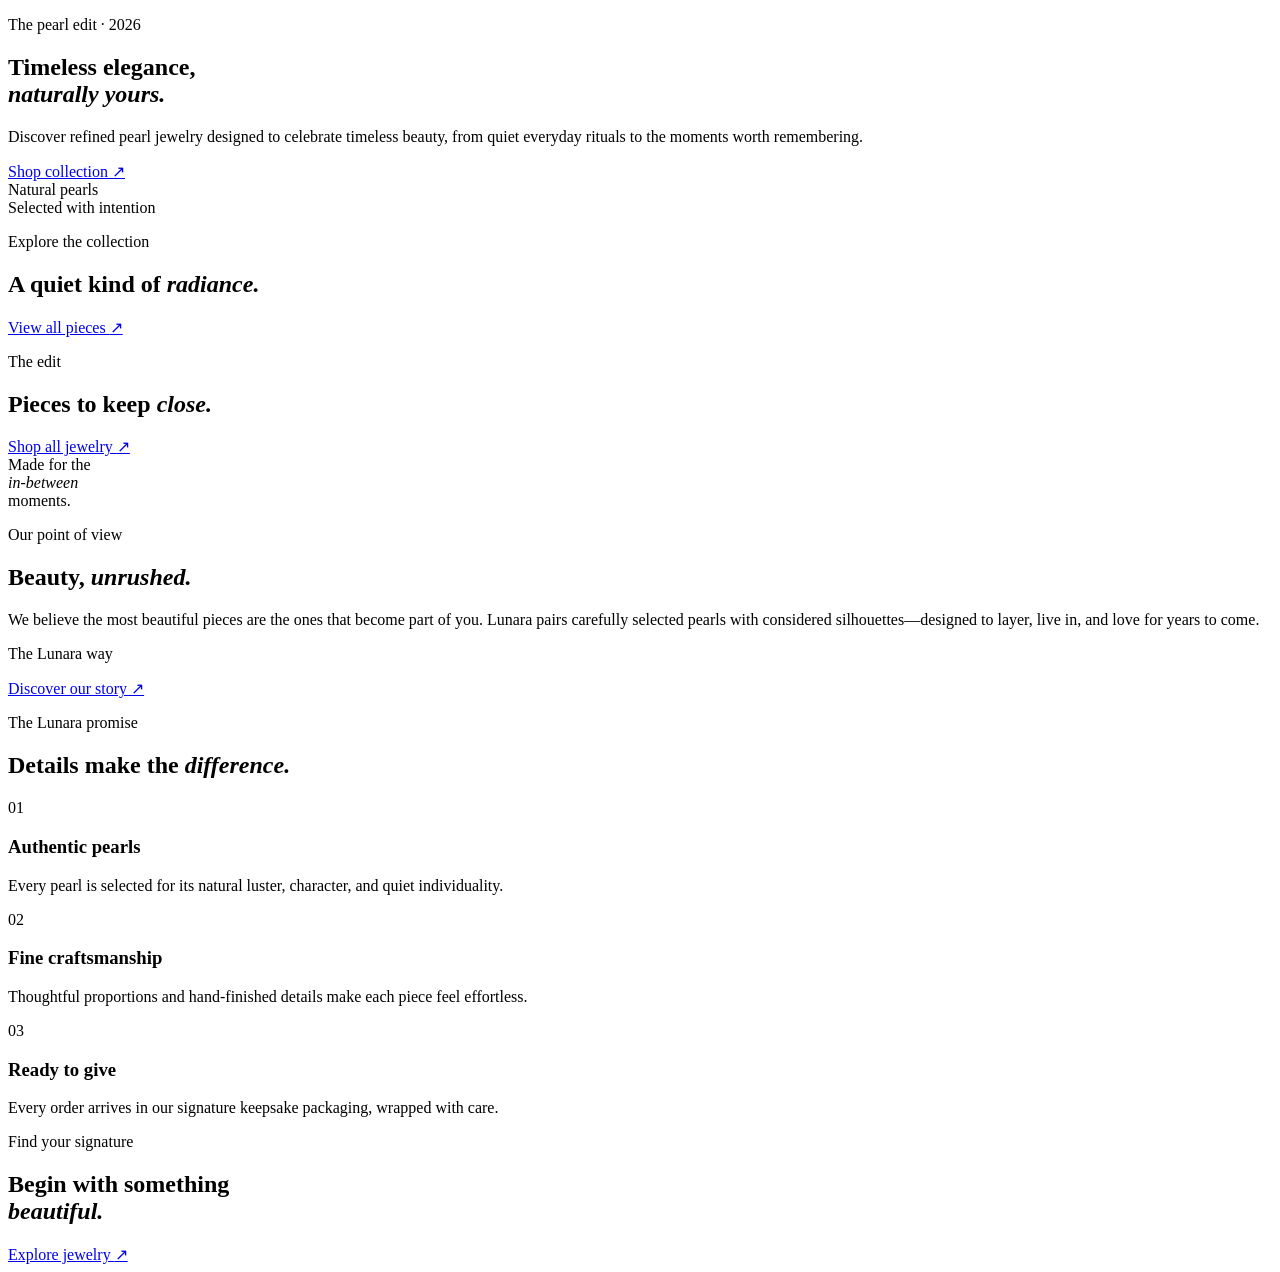
==== index.html @ 452d88e7 "Add files via upload" ====
<!doctype html>
<html lang="en">
<head>
  <meta charset="utf-8">
  <meta name="viewport" content="width=device-width, initial-scale=1">
  <meta name="description" content="Lunara Pearl Co. creates refined pearl jewelry with natural beauty, thoughtful craftsmanship, and timeless style.">
  <meta property="og:title" content="Lunara Pearl Co. | Timeless pearl jewelry">
  <meta property="og:description" content="Discover refined pearl jewelry designed to celebrate timeless beauty.">
  <meta property="og:type" content="website">
  <meta property="og:image" content="images/hero-pearl.svg">
  <title>Lunara Pearl Co. | Timeless pearl jewelry</title>
  <link rel="icon" href="images/favicon.svg" type="image/svg+xml">
  <link rel="preconnect" href="https://fonts.googleapis.com">
  <link rel="preconnect" href="https://fonts.gstatic.com" crossorigin>
  <link href="https://fonts.googleapis.com/css2?family=Cormorant+Garamond:wght@400;500;600;700&family=Manrope:wght@400;500;600;700&display=swap" rel="stylesheet">
  <link rel="stylesheet" href="css/style.css">
</head>
<body data-page="home">
  <div id="site-header"></div>
  <main>
    <section class="hero" aria-labelledby="hero-title">
      <div class="hero__content container">
        <p class="eyebrow">The pearl edit · 2026</p>
        <h1 id="hero-title">Timeless elegance,<br><em>naturally yours.</em></h1>
        <p class="hero__copy">Discover refined pearl jewelry designed to celebrate timeless beauty, from quiet everyday rituals to the moments worth remembering.</p>
        <a class="button button--dark" href="products.html">Shop collection <span aria-hidden="true">↗</span></a>
      </div>
      <div class="hero__art" role="img" aria-label="An elegant pearl necklace on silk fabric"></div>
      <div class="hero__note">Natural pearls<br><span>Selected with intention</span></div>
    </section>

    <section class="section container" aria-labelledby="collection-title">
      <div class="section-heading">
        <div><p class="eyebrow">Explore the collection</p><h2 id="collection-title">A quiet kind of <em>radiance.</em></h2></div>
        <a class="text-link" href="products.html">View all pieces <span aria-hidden="true">↗</span></a>
      </div>
      <div class="collection-grid" id="collection-grid"></div>
    </section>

    <section class="section section--soft" aria-labelledby="featured-title">
      <div class="container">
        <div class="section-heading"><div><p class="eyebrow">The edit</p><h2 id="featured-title">Pieces to keep <em>close.</em></h2></div><a class="text-link" href="products.html">Shop all jewelry <span aria-hidden="true">↗</span></a></div>
        <div class="product-grid product-grid--home" id="featured-products"></div>
      </div>
    </section>

    <section class="story container" aria-labelledby="story-title">
      <div class="story__image art-panel art-panel--story"><span>Made for the<br><em>in-between</em><br>moments.</span></div>
      <div class="story__content"><p class="eyebrow">Our point of view</p><h2 id="story-title">Beauty, <em>unrushed.</em></h2><p>We believe the most beautiful pieces are the ones that become part of you. Lunara pairs carefully selected pearls with considered silhouettes—designed to layer, live in, and love for years to come.</p><p class="signature">The Lunara way</p><a class="text-link" href="about.html">Discover our story <span aria-hidden="true">↗</span></a></div>
    </section>

    <section class="values section--soft" aria-labelledby="values-title">
      <div class="container"><div class="section-heading"><div><p class="eyebrow">The Lunara promise</p><h2 id="values-title">Details make the <em>difference.</em></h2></div></div><div class="values-grid"><article><span class="value-number">01</span><h3>Authentic pearls</h3><p>Every pearl is selected for its natural luster, character, and quiet individuality.</p></article><article><span class="value-number">02</span><h3>Fine craftsmanship</h3><p>Thoughtful proportions and hand-finished details make each piece feel effortless.</p></article><article><span class="value-number">03</span><h3>Ready to give</h3><p>Every order arrives in our signature keepsake packaging, wrapped with care.</p></article></div></div>
    </section>

    <section class="closing-cta container" aria-labelledby="cta-title"><div><p class="eyebrow">Find your signature</p><h2 id="cta-title">Begin with something<br><em>beautiful.</em></h2></div><a class="button button--dark" href="products.html">Explore jewelry <span aria-hidden="true">↗</span></a></section>
  </main>
  <div id="site-footer"></div>
  <div id="global-overlays"></div>
  <script src="js/products.js"></script><script src="js/main.js"></script>
</body>
</html>
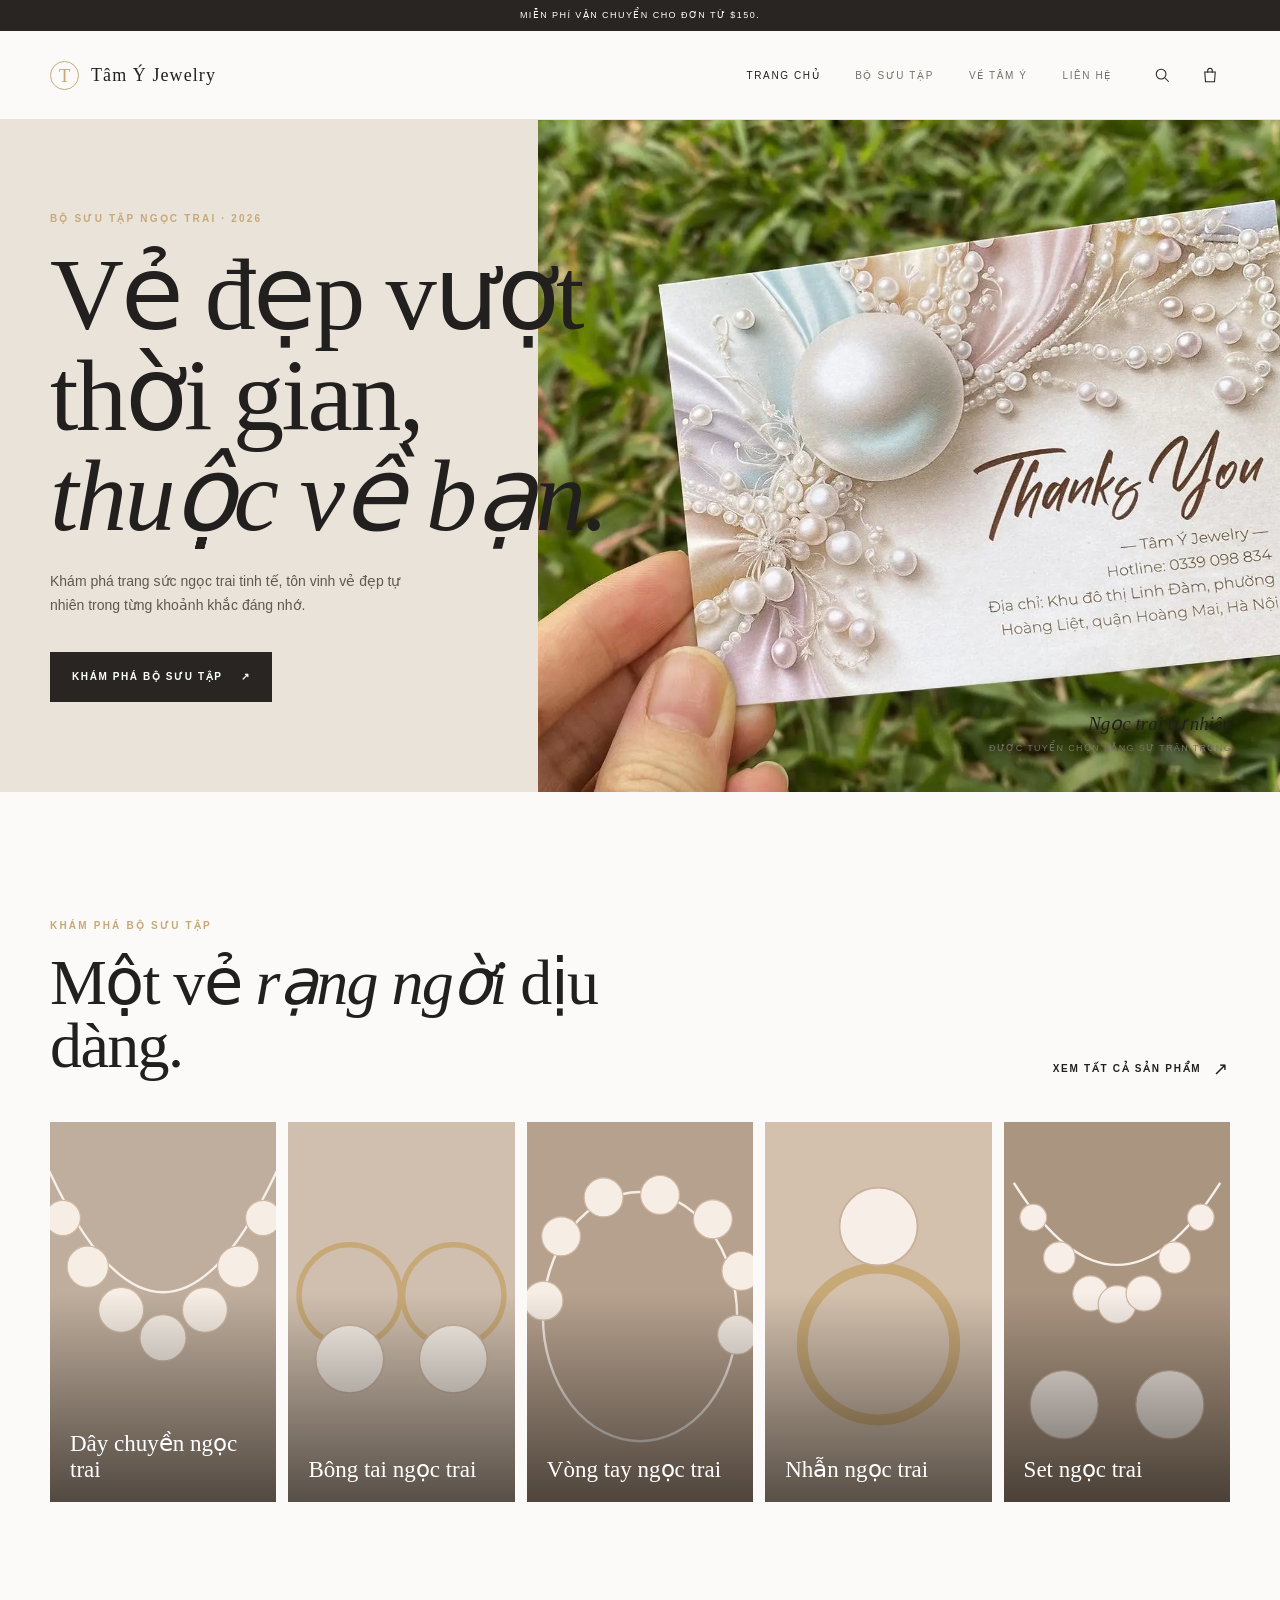
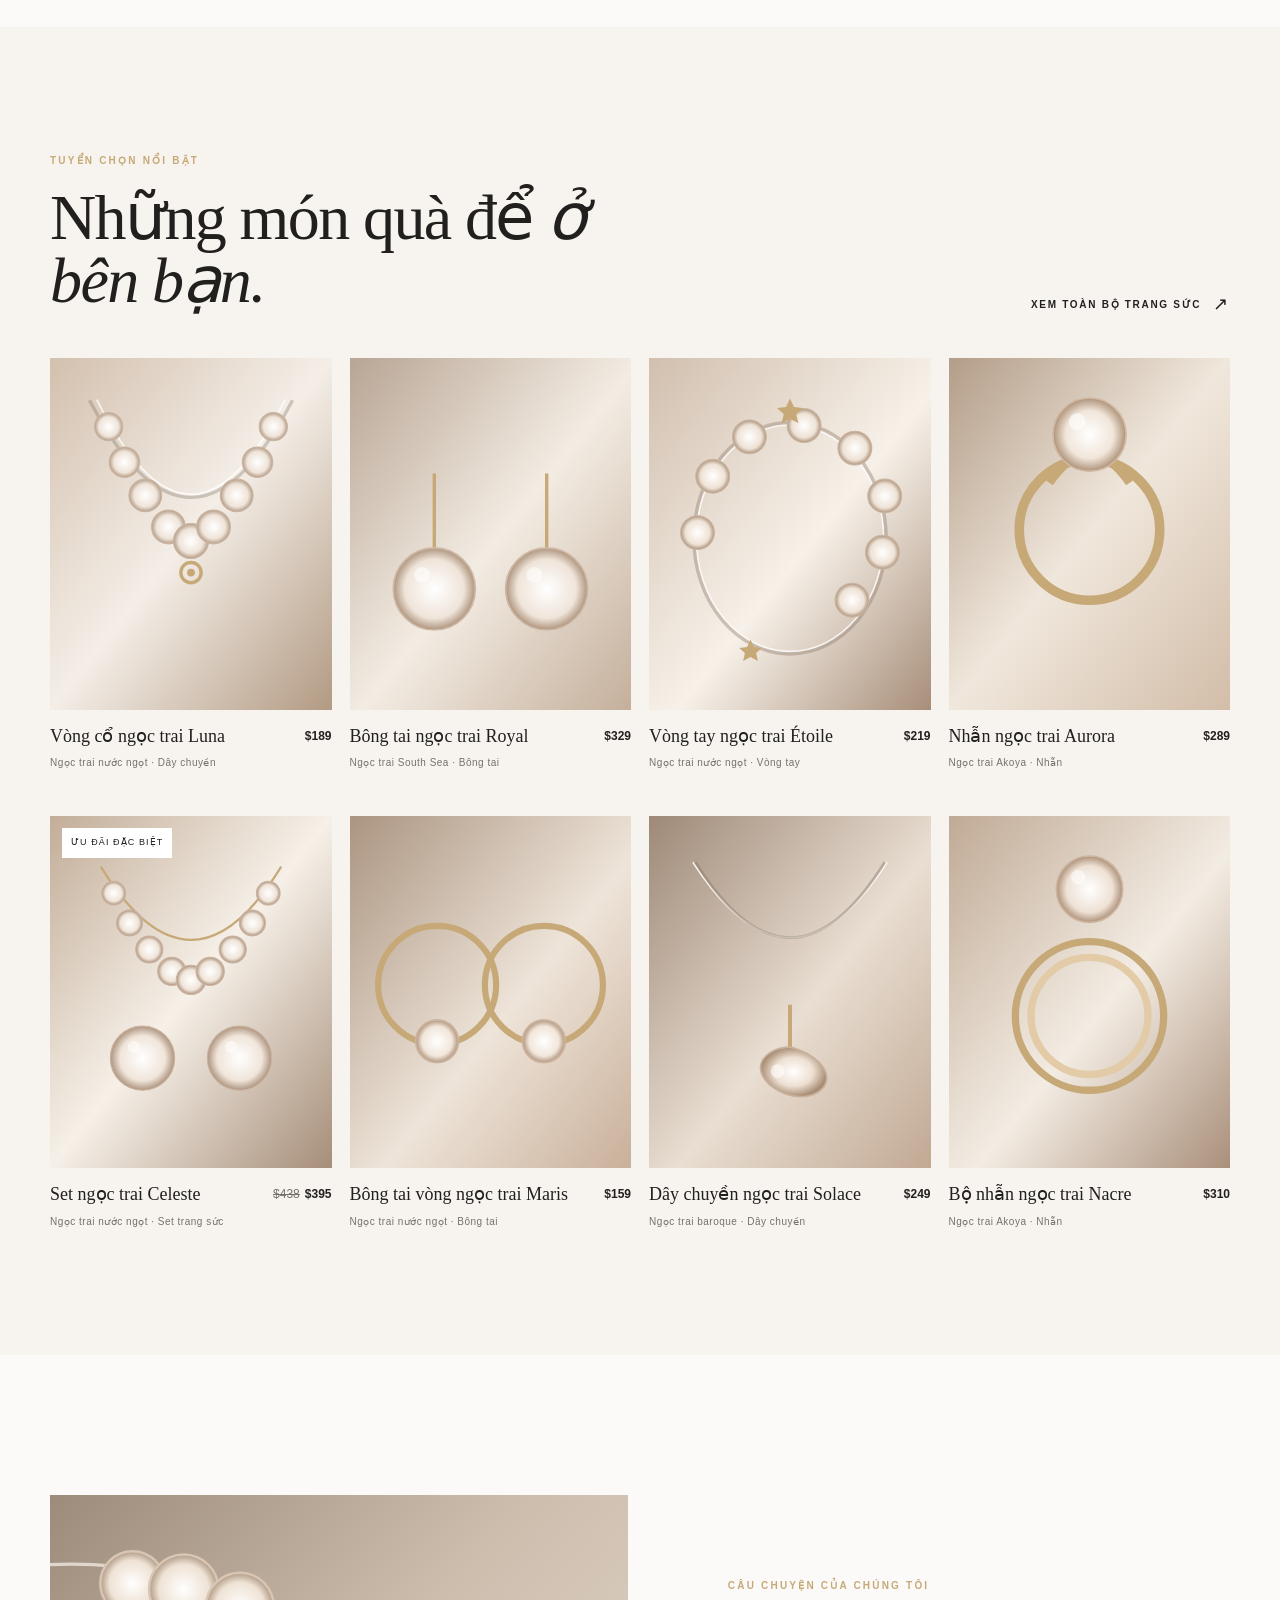
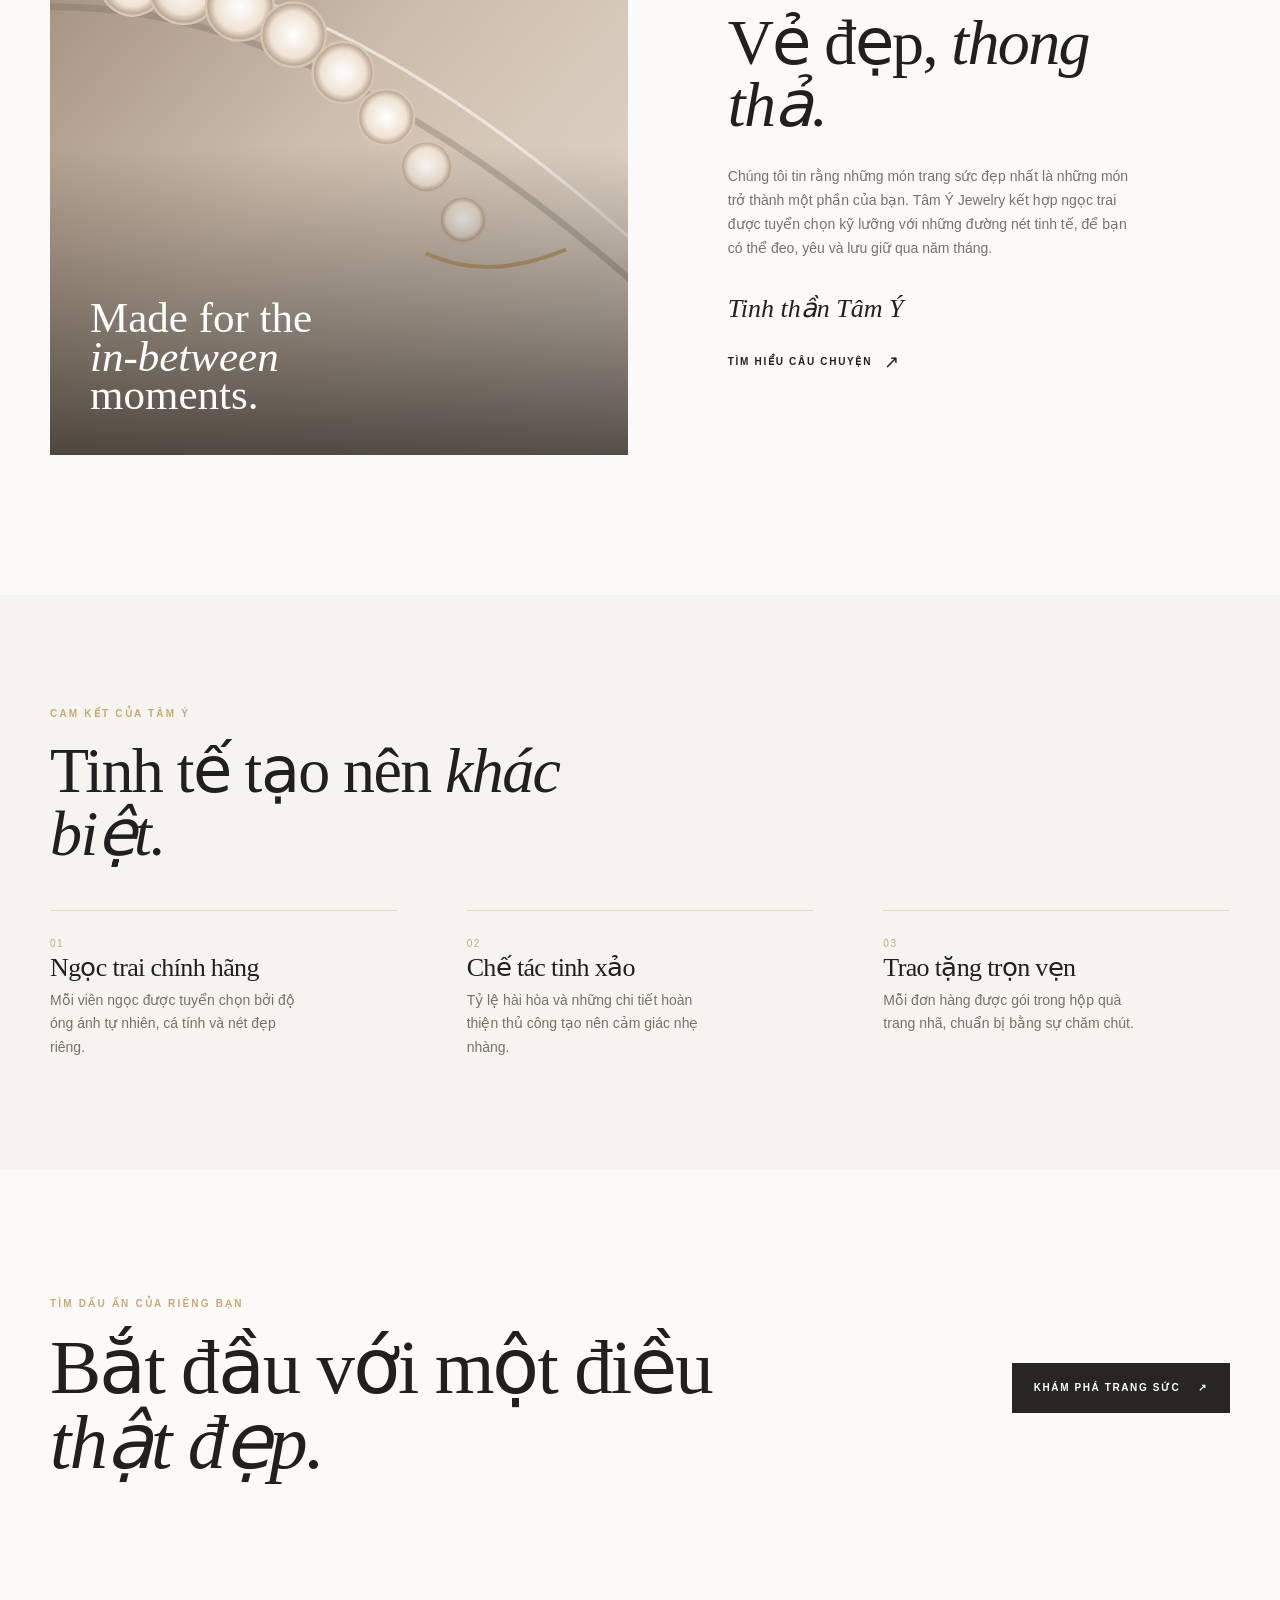
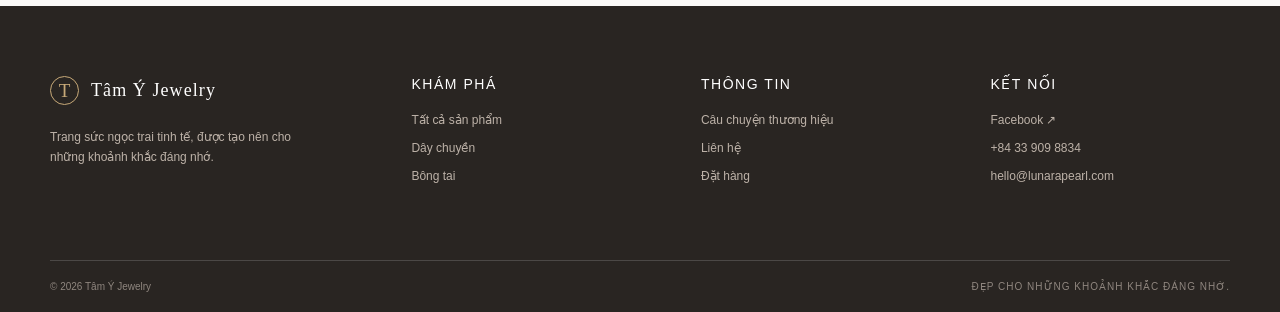
==== commit c1145510: "Update Tâm Ý Jewelry Vietnamese storefront" ====
--- a/index.html
+++ b/index.html
@@ -1,14 +1,14 @@
 <!doctype html>
-<html lang="en">
+<html lang="vi">
 <head>
   <meta charset="utf-8">
   <meta name="viewport" content="width=device-width, initial-scale=1">
-  <meta name="description" content="Lunara Pearl Co. creates refined pearl jewelry with natural beauty, thoughtful craftsmanship, and timeless style.">
-  <meta property="og:title" content="Lunara Pearl Co. | Timeless pearl jewelry">
-  <meta property="og:description" content="Discover refined pearl jewelry designed to celebrate timeless beauty.">
+  <meta name="description" content="Tâm Ý Jewelry mang đến trang sức ngọc trai tinh tế, vẻ đẹp tự nhiên và thiết kế vượt thời gian.">
+  <meta property="og:title" content="Tâm Ý Jewelry | Trang sức ngọc trai tinh tế">
+  <meta property="og:description" content="Khám phá những thiết kế ngọc trai tinh tế dành cho vẻ đẹp vượt thời gian.">
   <meta property="og:type" content="website">
-  <meta property="og:image" content="images/hero-pearl.svg">
-  <title>Lunara Pearl Co. | Timeless pearl jewelry</title>
+  <meta property="og:image" content="images/tam-y-jewelry-cover.webp">
+  <title>Tâm Ý Jewelry | Trang sức ngọc trai tinh tế</title>
   <link rel="icon" href="images/favicon.svg" type="image/svg+xml">
   <link rel="preconnect" href="https://fonts.googleapis.com">
   <link rel="preconnect" href="https://fonts.gstatic.com" crossorigin>
@@ -20,40 +20,40 @@
   <main>
     <section class="hero" aria-labelledby="hero-title">
       <div class="hero__content container">
-        <p class="eyebrow">The pearl edit · 2026</p>
-        <h1 id="hero-title">Timeless elegance,<br><em>naturally yours.</em></h1>
-        <p class="hero__copy">Discover refined pearl jewelry designed to celebrate timeless beauty, from quiet everyday rituals to the moments worth remembering.</p>
-        <a class="button button--dark" href="products.html">Shop collection <span aria-hidden="true">↗</span></a>
+        <p class="eyebrow">Bộ sưu tập ngọc trai · 2026</p>
+        <h1 id="hero-title">Vẻ đẹp vượt thời gian,<br><em>thuộc về bạn.</em></h1>
+        <p class="hero__copy">Khám phá trang sức ngọc trai tinh tế, tôn vinh vẻ đẹp tự nhiên trong từng khoảnh khắc đáng nhớ.</p>
+        <a class="button button--dark" href="products.html">Khám phá bộ sưu tập <span aria-hidden="true">↗</span></a>
       </div>
-      <div class="hero__art" role="img" aria-label="An elegant pearl necklace on silk fabric"></div>
-      <div class="hero__note">Natural pearls<br><span>Selected with intention</span></div>
+      <div class="hero__art" role="img" aria-label="Hình ảnh trang sức ngọc trai Tâm Ý Jewelry"></div>
+      <div class="hero__note">Ngọc trai tự nhiên<br><span>Được tuyển chọn bằng sự trân trọng</span></div>
     </section>
 
     <section class="section container" aria-labelledby="collection-title">
       <div class="section-heading">
-        <div><p class="eyebrow">Explore the collection</p><h2 id="collection-title">A quiet kind of <em>radiance.</em></h2></div>
-        <a class="text-link" href="products.html">View all pieces <span aria-hidden="true">↗</span></a>
+        <div><p class="eyebrow">Khám phá bộ sưu tập</p><h2 id="collection-title">Một vẻ <em>rạng ngời</em> dịu dàng.</h2></div>
+        <a class="text-link" href="products.html">Xem tất cả sản phẩm <span aria-hidden="true">↗</span></a>
       </div>
       <div class="collection-grid" id="collection-grid"></div>
     </section>
 
     <section class="section section--soft" aria-labelledby="featured-title">
       <div class="container">
-        <div class="section-heading"><div><p class="eyebrow">The edit</p><h2 id="featured-title">Pieces to keep <em>close.</em></h2></div><a class="text-link" href="products.html">Shop all jewelry <span aria-hidden="true">↗</span></a></div>
+        <div class="section-heading"><div><p class="eyebrow">Tuyển chọn nổi bật</p><h2 id="featured-title">Những món quà để <em>ở bên bạn.</em></h2></div><a class="text-link" href="products.html">Xem toàn bộ trang sức <span aria-hidden="true">↗</span></a></div>
         <div class="product-grid product-grid--home" id="featured-products"></div>
       </div>
     </section>
 
     <section class="story container" aria-labelledby="story-title">
       <div class="story__image art-panel art-panel--story"><span>Made for the<br><em>in-between</em><br>moments.</span></div>
-      <div class="story__content"><p class="eyebrow">Our point of view</p><h2 id="story-title">Beauty, <em>unrushed.</em></h2><p>We believe the most beautiful pieces are the ones that become part of you. Lunara pairs carefully selected pearls with considered silhouettes—designed to layer, live in, and love for years to come.</p><p class="signature">The Lunara way</p><a class="text-link" href="about.html">Discover our story <span aria-hidden="true">↗</span></a></div>
+      <div class="story__content"><p class="eyebrow">Câu chuyện của chúng tôi</p><h2 id="story-title">Vẻ đẹp, <em>thong thả.</em></h2><p>Chúng tôi tin rằng những món trang sức đẹp nhất là những món trở thành một phần của bạn. Tâm Ý Jewelry kết hợp ngọc trai được tuyển chọn kỹ lưỡng với những đường nét tinh tế, để bạn có thể đeo, yêu và lưu giữ qua năm tháng.</p><p class="signature">Tinh thần Tâm Ý</p><a class="text-link" href="about.html">Tìm hiểu câu chuyện <span aria-hidden="true">↗</span></a></div>
     </section>
 
     <section class="values section--soft" aria-labelledby="values-title">
-      <div class="container"><div class="section-heading"><div><p class="eyebrow">The Lunara promise</p><h2 id="values-title">Details make the <em>difference.</em></h2></div></div><div class="values-grid"><article><span class="value-number">01</span><h3>Authentic pearls</h3><p>Every pearl is selected for its natural luster, character, and quiet individuality.</p></article><article><span class="value-number">02</span><h3>Fine craftsmanship</h3><p>Thoughtful proportions and hand-finished details make each piece feel effortless.</p></article><article><span class="value-number">03</span><h3>Ready to give</h3><p>Every order arrives in our signature keepsake packaging, wrapped with care.</p></article></div></div>
+      <div class="container"><div class="section-heading"><div><p class="eyebrow">Cam kết của Tâm Ý</p><h2 id="values-title">Tinh tế tạo nên <em>khác biệt.</em></h2></div></div><div class="values-grid"><article><span class="value-number">01</span><h3>Ngọc trai chính hãng</h3><p>Mỗi viên ngọc được tuyển chọn bởi độ óng ánh tự nhiên, cá tính và nét đẹp riêng.</p></article><article><span class="value-number">02</span><h3>Chế tác tinh xảo</h3><p>Tỷ lệ hài hòa và những chi tiết hoàn thiện thủ công tạo nên cảm giác nhẹ nhàng.</p></article><article><span class="value-number">03</span><h3>Trao tặng trọn vẹn</h3><p>Mỗi đơn hàng được gói trong hộp quà trang nhã, chuẩn bị bằng sự chăm chút.</p></article></div></div>
     </section>
 
-    <section class="closing-cta container" aria-labelledby="cta-title"><div><p class="eyebrow">Find your signature</p><h2 id="cta-title">Begin with something<br><em>beautiful.</em></h2></div><a class="button button--dark" href="products.html">Explore jewelry <span aria-hidden="true">↗</span></a></section>
+    <section class="closing-cta container" aria-labelledby="cta-title"><div><p class="eyebrow">Tìm dấu ấn của riêng bạn</p><h2 id="cta-title">Bắt đầu với một điều<br><em>thật đẹp.</em></h2></div><a class="button button--dark" href="products.html">Khám phá trang sức <span aria-hidden="true">↗</span></a></section>
   </main>
   <div id="site-footer"></div>
   <div id="global-overlays"></div>
--- a/css/style.css
+++ b/css/style.css
@@ -0,0 +1,17 @@
+:root{--ink:#22201e;--muted:#77706a;--ivory:#f7f4ef;--paper:#fbfaf8;--champagne:#c7a978;--line:#dfd8cf;--soft:#eee8df;--dark:#292522;--serif:"Cormorant Garamond",Georgia,serif;--sans:"Manrope",Arial,sans-serif;--radius:2px;--shadow:0 18px 45px rgba(44,34,25,.08)}
+*{box-sizing:border-box}html{scroll-behavior:smooth}body{margin:0;background:var(--paper);color:var(--ink);font:14px/1.7 var(--sans);-webkit-font-smoothing:antialiased}body.no-scroll{overflow:hidden}a{color:inherit;text-decoration:none}button,input,select,textarea{font:inherit}button{cursor:pointer}img{max-width:100%;display:block}.container{width:min(1180px,calc(100% - 64px));margin-inline:auto}.sr-only{position:absolute;width:1px;height:1px;padding:0;margin:-1px;overflow:hidden;clip:rect(0,0,0,0);white-space:nowrap;border:0}.eyebrow{color:var(--champagne);font-size:10px;letter-spacing:.22em;text-transform:uppercase;font-weight:700;margin:0 0 18px}.muted{color:var(--muted)}h1,h2,h3,p{margin-top:0}h1,h2,h3,blockquote{font-family:var(--serif);font-weight:500;line-height:.98;letter-spacing:-.025em}h1{font-size:clamp(58px,8vw,112px);margin:0 0 24px}h2{font-size:clamp(44px,5vw,68px);margin:0}h3{font-size:26px;margin:0 0 8px}em{font-style:italic;font-weight:400}.button{display:inline-flex;align-items:center;justify-content:center;gap:18px;border:1px solid transparent;padding:14px 21px;min-height:50px;font-size:10px;letter-spacing:.16em;text-transform:uppercase;font-weight:700;transition:transform .25s,background .25s,color .25s,border-color .25s}.button:hover{transform:translateY(-2px)}.button--dark{background:var(--dark);color:#fff}.button--dark:hover{background:#4a4038}.button--light{border-color:var(--line);background:transparent}.button--full{width:100%}.text-link{display:inline-flex;gap:12px;align-items:center;border:0;background:none;padding:0;color:var(--ink);font-size:10px;letter-spacing:.17em;text-transform:uppercase;font-weight:700}.text-link span{font-size:18px;font-weight:400;line-height:0;transition:transform .25s}.text-link:hover span{transform:translate(3px,-3px)}
+/* Header */
+.site-header{position:relative;z-index:20;background:rgba(251,250,248,.92);border-bottom:1px solid rgba(223,216,207,.75);backdrop-filter:blur(14px)}.site-header__inner{height:88px;display:flex;align-items:center;justify-content:space-between;gap:30px}.brand{display:flex;align-items:center;gap:12px}.brand-mark{width:29px;height:29px;border:1px solid var(--champagne);border-radius:50%;display:grid;place-items:center;color:var(--champagne);font:19px var(--serif);line-height:1}.brand-name{font:18px var(--serif);letter-spacing:.06em}.nav{display:flex;align-items:center;gap:35px;margin-left:auto}.nav a{font-size:10px;letter-spacing:.16em;text-transform:uppercase;color:var(--muted);transition:color .2s}.nav a:hover,.nav a.is-active{color:var(--ink)}.header-actions{display:flex;align-items:center;gap:8px}.icon-button{width:40px;height:40px;border:0;background:transparent;display:grid;place-items:center;color:var(--ink);position:relative}.icon-button svg{width:18px;height:18px;stroke:currentColor;fill:none;stroke-width:1.4}.cart-count{position:absolute;top:4px;right:3px;background:var(--champagne);color:#fff;border-radius:50%;min-width:15px;height:15px;font-size:9px;line-height:15px;text-align:center}.menu-toggle{display:none}.announcement{background:var(--dark);color:#fff;text-align:center;font-size:9px;letter-spacing:.16em;text-transform:uppercase;padding:8px}
+/* Home */
+.hero{min-height:670px;position:relative;display:flex;align-items:center;overflow:hidden;background:#eae3d9}.hero__content{position:relative;z-index:2;padding-block:90px}.hero__content h1{max-width:700px}.hero__copy{max-width:370px;color:#5f5852;margin-bottom:34px}.hero__art{position:absolute;inset:0 0 0 42%;background:url("../images/hero-pearl.svg") center/cover no-repeat;mix-blend-mode:multiply}.hero__note{position:absolute;z-index:2;right:48px;bottom:36px;text-align:right;color:var(--ink);font:19px/1.1 var(--serif);font-style:italic}.hero__note span{font:9px var(--sans);letter-spacing:.15em;text-transform:uppercase;color:var(--muted);font-style:normal}.section{padding-block:125px}.section--soft{background:var(--ivory)}.section-heading{display:flex;align-items:end;justify-content:space-between;gap:30px;margin-bottom:45px}.section-heading h2{max-width:550px}.collection-grid{display:grid;grid-template-columns:repeat(5,1fr);gap:12px}.collection-card{height:380px;position:relative;overflow:hidden;background:var(--soft)}.collection-card__art{position:absolute;inset:0;background-position:center;background-size:cover;transition:transform .6s}.collection-card:hover .collection-card__art{transform:scale(1.04)}.collection-card:after{content:"";position:absolute;inset:45% 0 0;background:linear-gradient(transparent,rgba(23,19,16,.65))}.collection-card__label{position:absolute;z-index:1;left:20px;right:20px;bottom:19px;color:#fff;font:23px var(--serif)}.product-grid{display:grid;grid-template-columns:repeat(4,1fr);gap:45px 18px}.product-card{min-width:0}.product-card__image{display:block;position:relative;aspect-ratio:4/5;background:var(--soft);overflow:hidden;margin-bottom:16px}.product-card__image:after{content:"View piece";position:absolute;bottom:16px;left:16px;right:16px;background:rgba(255,255,255,.9);padding:11px;text-align:center;font-size:9px;letter-spacing:.16em;text-transform:uppercase;opacity:0;transform:translateY(8px);transition:.3s}.product-card:hover .product-card__image:after{opacity:1;transform:translateY(0)}.product-card__image img{width:100%;height:100%;object-fit:cover;transition:transform .55s}.product-card:hover .product-card__image img{transform:scale(1.04)}.product-card__meta{display:flex;justify-content:space-between;gap:10px;align-items:start}.product-card h3{font:18px/1.15 var(--serif);letter-spacing:0}.product-card p{font-size:10px;color:var(--muted);margin:5px 0 0;letter-spacing:.05em}.price{white-space:nowrap;font-size:12px;font-weight:700}.price s{color:var(--muted);font-weight:400;margin-right:5px}.sale-tag{position:absolute;top:12px;left:12px;background:#fff;color:var(--ink);padding:7px 9px;font-size:9px;letter-spacing:.12em;text-transform:uppercase}.story{padding-block:140px;display:grid;grid-template-columns:1.07fr .93fr;gap:100px;align-items:center}.art-panel{position:relative;overflow:hidden;background-color:#d9cbbd;background-position:center;background-size:cover}.art-panel--story{height:560px;background-image:url("../images/story-pearl.svg");display:flex;align-items:end;padding:40px;color:#fff}.art-panel--story:after{content:"";position:absolute;inset:45% 0 0;background:linear-gradient(transparent,rgba(29,23,18,.72))}.art-panel--story span{position:relative;z-index:1;font:43px/ .9 var(--serif)}.story__content{max-width:410px}.story__content h2{margin-bottom:28px}.story__content p:not(.eyebrow):not(.signature){color:var(--muted);margin-bottom:18px}.signature{font:italic 26px var(--serif);margin:33px 0 25px}.values{padding-block:110px}.values-grid{display:grid;grid-template-columns:repeat(3,1fr);gap:70px}.values-grid article{border-top:1px solid var(--line);padding-top:20px}.value-number{color:var(--champagne);font-size:10px;letter-spacing:.15em}.values-grid p{color:var(--muted);max-width:260px;margin:0}.closing-cta{padding-block:125px;display:flex;justify-content:space-between;align-items:center}.closing-cta h2{font-size:clamp(50px,6vw,80px)}
+/* Inner pages */
+.page-hero{padding-top:120px;padding-bottom:100px}.page-hero h1{max-width:800px}.page-hero>p:last-child{max-width:440px;color:var(--muted);font-size:16px;margin:26px 0 0}.page-hero--compact{padding-bottom:75px}.catalog{padding-top:0}.catalog__top{display:flex;justify-content:space-between;align-items:end;margin-bottom:32px}.catalog__top h2{font-size:43px}.catalog__controls select{border:0;border-bottom:1px solid var(--line);background:transparent;padding:10px 35px 10px 0;color:var(--muted);font-size:10px;letter-spacing:.13em;text-transform:uppercase}.filter-pills{display:flex;gap:8px;flex-wrap:wrap;margin-bottom:55px}.filter-pill{border:1px solid var(--line);background:transparent;padding:10px 16px;color:var(--muted);font-size:10px;letter-spacing:.12em;text-transform:uppercase;transition:.2s}.filter-pill:hover,.filter-pill.is-active{background:var(--dark);border-color:var(--dark);color:#fff}.empty-state{text-align:center;padding:80px 20px}.empty-state__mark{color:var(--champagne);font-size:45px}.empty-state h3{font-size:35px}.detail-breadcrumb{padding-top:32px;display:flex;gap:10px;color:var(--muted);font-size:11px}.detail{display:grid;grid-template-columns:1fr .82fr;gap:90px;padding-top:35px;padding-bottom:130px}.detail__main-image{aspect-ratio:1/1.08;background:var(--soft);overflow:hidden}.detail__main-image img{width:100%;height:100%;object-fit:cover}.thumbnail-row{display:flex;gap:10px;margin-top:12px}.thumbnail{width:74px;height:82px;border:1px solid transparent;background:var(--soft);padding:0}.thumbnail.is-active{border-color:var(--champagne)}.thumbnail img{width:100%;height:100%;object-fit:cover}.detail__info{padding-top:30px}.detail__info .eyebrow{margin-bottom:14px}.detail__info h1{font-size:clamp(54px,5vw,78px);margin-bottom:15px}.detail__price{font-size:17px;font-weight:700;margin:20px 0 25px}.detail__description{color:var(--muted);max-width:400px}.detail-specs{display:grid;grid-template-columns:1fr 1fr;border-top:1px solid var(--line);margin-top:35px;padding-top:10px}.detail-specs div{padding:14px 0;border-bottom:1px solid var(--line)}.detail-specs dt{font-size:9px;letter-spacing:.14em;text-transform:uppercase;color:var(--champagne);margin-bottom:3px}.detail-specs dd{margin:0;font-size:12px}.quantity-row{display:flex;align-items:center;gap:14px;margin-top:34px}.quantity-control{display:flex;border:1px solid var(--line);height:50px}.quantity-control button{width:40px;border:0;background:transparent;font-size:20px;color:var(--muted)}.quantity-control input{width:38px;border:0;background:transparent;text-align:center;outline:0}.add-button{flex:1}.availability{font-size:10px;color:#74805d;letter-spacing:.1em;text-transform:uppercase;margin-top:15px}.related{padding-block:110px}.page-hero--about{padding-bottom:110px}.about-intro{display:grid;grid-template-columns:1fr 1fr;gap:100px;align-items:center;padding-bottom:140px}.art-panel--portrait{height:560px;background-image:url("../images/about-pearl.svg")}.about-intro h2{font-size:58px;margin-bottom:26px}.about-intro p:not(.eyebrow):not(.signature){color:var(--muted);max-width:430px}.manifesto{background:var(--dark);color:#fff;padding-block:125px}.manifesto .eyebrow{color:var(--champagne)}.manifesto blockquote{font-size:clamp(45px,6vw,82px);max-width:920px;margin:40px 0 80px}.manifesto__line{border-top:1px solid rgba(255,255,255,.25);padding-top:16px;display:flex;justify-content:space-between;color:#bdb2a8;font-size:10px;letter-spacing:.18em;text-transform:uppercase}.split-copy{display:grid;grid-template-columns:1fr 1fr;gap:100px}.split-copy h2{font-size:65px}.split-copy p{color:var(--muted);max-width:420px}.contact-layout{display:grid;grid-template-columns:.9fr 1.1fr;gap:130px;padding-bottom:110px}.contact-details h2{font-size:52px;margin-bottom:75px}.contact-details dl{border-top:1px solid var(--line)}.contact-details dl div{border-bottom:1px solid var(--line);padding:17px 0;display:grid;grid-template-columns:100px 1fr}.contact-details dt{font-size:9px;color:var(--champagne);letter-spacing:.15em;text-transform:uppercase}.contact-details dd{margin:0;color:var(--muted);font-size:12px}.contact-details a:hover{color:var(--ink)}.contact-form{border-top:1px solid var(--ink);padding-top:24px}.form-grid{display:grid;grid-template-columns:1fr 1fr;gap:18px}.contact-form label,.order-form label{display:block;font-size:10px;letter-spacing:.1em;text-transform:uppercase;margin-bottom:20px}.contact-form input,.contact-form select,.contact-form textarea,.order-form input,.order-form textarea{display:block;width:100%;border:0;border-bottom:1px solid var(--line);background:transparent;padding:12px 0;outline:0;color:var(--ink);resize:vertical}.contact-form input:focus,.contact-form select:focus,.contact-form textarea:focus,.order-form input:focus,.order-form textarea:focus{border-color:var(--champagne)}.contact-form textarea{min-height:125px}.form-message{font-size:11px;color:#74805d;margin:17px 0 0}.contact-banner{padding-bottom:130px}.art-panel--contact{height:290px;background-image:url("../images/contact-pearl.svg");display:flex;align-items:center;justify-content:center;text-align:center;color:#fff}.art-panel--contact:after{content:"";position:absolute;inset:0;background:rgba(27,22,18,.18)}.art-panel--contact span{position:relative;z-index:1;font:50px/ .85 var(--serif)}
+/* Cart */
+.cart-layout{display:grid;grid-template-columns:1fr 400px;gap:100px;padding-bottom:140px}.cart-list__heading{display:flex;justify-content:space-between;align-items:center;border-bottom:1px solid var(--ink);padding-bottom:16px}.cart-list__heading h2{font-size:40px}.cart-item{display:grid;grid-template-columns:100px 1fr auto;gap:20px;align-items:center;padding:20px 0;border-bottom:1px solid var(--line)}.cart-item__image{width:100px;height:115px;background:var(--soft)}.cart-item__image img{width:100%;height:100%;object-fit:cover}.cart-item__info h3{font-size:24px}.cart-item__info p{font-size:10px;color:var(--muted);margin:3px 0}.cart-item__remove{border:0;background:none;color:var(--muted);font-size:10px;letter-spacing:.1em;text-transform:uppercase;padding:0;margin-top:14px}.cart-item__remove:hover{color:var(--ink)}.cart-item__price{text-align:right}.cart-item__price strong{display:block}.cart-item__price .quantity-control{margin-top:13px;height:36px}.cart-item__price .quantity-control button{width:30px}.cart-item__price .quantity-control input{width:28px;font-size:11px}.empty-cart{text-align:center;padding:70px 10px;border-bottom:1px solid var(--line)}.empty-cart h3{font-size:35px}.order-card{background:var(--ivory);padding:34px 32px;align-self:start}.order-card h2{font-size:47px;margin-bottom:16px}.order-card>.muted{font-size:12px}.summary{border-top:1px solid var(--line);border-bottom:1px solid var(--line);padding:15px 0;margin:28px 0}.summary__row{display:flex;justify-content:space-between;padding:5px 0;font-size:12px}.summary__row--total{font-weight:700;margin-top:8px;padding-top:13px;border-top:1px solid var(--line)}.optional{color:var(--muted);font-size:9px;text-transform:none;letter-spacing:0}.order-form label{margin-bottom:14px}.order-form input,.order-form textarea{padding:9px 0;font-size:12px}.order-form textarea{resize:vertical}.cart-empty-note{color:var(--muted);font-size:12px}
+/* Search / cart drawer / footer */
+.overlay{position:fixed;inset:0;z-index:50;background:rgba(30,25,21,.42);opacity:0;pointer-events:none;transition:opacity .3s}.overlay.is-open{opacity:1;pointer-events:auto}.search-panel{position:absolute;top:0;left:0;right:0;background:var(--paper);padding:38px max(32px,calc((100% - 1180px)/2));transform:translateY(-100%);transition:transform .4s}.overlay.is-open .search-panel{transform:translateY(0)}.search-panel__top{display:flex;align-items:center;gap:20px;border-bottom:1px solid var(--ink);padding-bottom:12px}.search-panel input{flex:1;border:0;background:none;outline:0;font:33px var(--serif);padding:5px 0}.search-panel__close{border:0;background:none;font-size:25px}.search-results{display:grid;grid-template-columns:repeat(4,1fr);gap:18px;margin-top:25px;max-height:260px;overflow:auto}.search-result{display:flex;gap:12px;align-items:center}.search-result img{width:56px;height:64px;object-fit:cover;background:var(--soft)}.search-result h3{font-size:18px;margin:0}.search-result p{font-size:10px;color:var(--muted);margin:2px 0 0}.drawer{position:absolute;right:0;top:0;bottom:0;width:min(440px,100%);background:var(--paper);padding:32px;transform:translateX(100%);transition:transform .4s;display:flex;flex-direction:column}.overlay.is-open .drawer{transform:translateX(0)}.drawer__top{display:flex;justify-content:space-between;align-items:center;border-bottom:1px solid var(--ink);padding-bottom:17px}.drawer__top h2{font-size:38px}.drawer__close{border:0;background:none;font-size:24px}.drawer__items{overflow:auto;flex:1}.drawer__footer{border-top:1px solid var(--line);padding-top:20px}.drawer-item{display:grid;grid-template-columns:65px 1fr auto;gap:13px;padding:15px 0;border-bottom:1px solid var(--line)}.drawer-item img{width:65px;height:74px;object-fit:cover;background:var(--soft)}.drawer-item h3{font-size:19px;margin:0}.drawer-item p{color:var(--muted);font-size:10px;margin:3px 0}.drawer-item__remove{border:0;background:none;color:var(--muted);font-size:17px}.drawer-subtotal{display:flex;justify-content:space-between;font-weight:700;margin-bottom:16px}.drawer__footer .button{width:100%;margin-bottom:10px}.site-footer{background:var(--dark);color:#fff;padding-top:70px}.footer__top{display:grid;grid-template-columns:1.3fr 1fr 1fr 1fr;gap:50px;padding-bottom:65px}.footer__brand .brand{margin-bottom:22px}.footer__brand .brand-mark{color:var(--champagne)}.footer__brand p{color:#bdb2a8;max-width:250px;font-size:12px}.footer__col h3{font:14px var(--sans);letter-spacing:.11em;text-transform:uppercase;margin-bottom:18px}.footer__col a{display:block;color:#bdb2a8;font-size:12px;margin:8px 0}.footer__col a:hover{color:#fff}.footer__bottom{border-top:1px solid rgba(255,255,255,.16);padding:17px 0;color:#8f867f;font-size:10px;display:flex;justify-content:space-between}.footer__bottom span:last-child{letter-spacing:.1em;text-transform:uppercase}
+@media(max-width:900px){.container{width:min(100% - 40px,680px)}.site-header__inner{height:72px}.nav{position:absolute;display:none;top:72px;left:0;right:0;background:var(--paper);padding:15px 20px 24px;border-bottom:1px solid var(--line);flex-direction:column;align-items:stretch;gap:0}.nav.is-open{display:flex}.nav a{padding:13px 0}.menu-toggle{display:grid}.hero{min-height:620px}.hero__art{left:25%;opacity:.68}.hero__content{padding-top:110px;align-self:start}.hero__content h1{font-size:66px}.collection-grid{grid-template-columns:repeat(3,1fr)}.collection-card{height:300px}.collection-card:nth-child(4),.collection-card:nth-child(5){display:none}.product-grid{grid-template-columns:repeat(2,1fr);gap:35px 14px}.story,.about-intro,.contact-layout,.detail{grid-template-columns:1fr;gap:50px}.story{padding-block:100px}.story__content{max-width:560px}.art-panel--story,.art-panel--portrait{height:450px}.values-grid{gap:25px}.cart-layout{grid-template-columns:1fr;gap:55px}.order-card{max-width:560px}.footer__top{grid-template-columns:2fr 1fr 1fr}.footer__brand{grid-column:1/-1}.search-results{grid-template-columns:repeat(2,1fr)}}
+@media(max-width:560px){.container{width:calc(100% - 36px)}.announcement{font-size:8px}.brand-name{font-size:16px}.header-actions{gap:0}.hero{min-height:650px}.hero__art{left:0;opacity:.42}.hero__content{padding-top:86px}.hero__content h1{font-size:57px}.hero__copy{max-width:300px}.hero__note{right:20px;bottom:25px}.section{padding-block:85px}.section-heading,.closing-cta{display:block}.section-heading .text-link{margin-top:25px}.collection-grid{grid-template-columns:repeat(2,1fr)}.collection-card{height:255px}.collection-card:nth-child(3){display:none}.product-card__image:after{display:none}.page-hero{padding-top:80px;padding-bottom:70px}.page-hero h1{font-size:60px}.catalog__top{display:block}.catalog__controls{margin-top:20px}.filter-pills{margin-bottom:38px;gap:6px}.filter-pill{padding:9px 11px;font-size:9px}.detail{padding-bottom:90px}.detail__info{padding-top:0}.detail__info h1{font-size:58px}.quantity-row{align-items:stretch;flex-wrap:wrap}.add-button{flex-basis:100%}.about-intro{padding-bottom:90px}.about-intro h2,.contact-details h2{font-size:50px}.manifesto{padding-block:85px}.manifesto blockquote{margin:35px 0 60px;font-size:48px}.manifesto__line{font-size:8px}.split-copy{grid-template-columns:1fr;gap:25px}.split-copy h2{font-size:55px}.contact-layout{gap:65px;padding-bottom:80px}.form-grid{grid-template-columns:1fr;gap:0}.cart-layout{padding-bottom:90px}.cart-item{grid-template-columns:72px 1fr;gap:13px}.cart-item__image{width:72px;height:84px}.cart-item__price{grid-column:2;text-align:left;display:flex;align-items:center;justify-content:space-between}.cart-item__price .quantity-control{margin-top:0}.order-card{padding:28px 21px}.footer__top{grid-template-columns:1fr 1fr;gap:28px}.footer__brand{grid-column:1/-1}.footer__bottom{display:block}.footer__bottom span{display:block;margin-top:5px}.search-panel{padding:25px 18px}.search-panel input{font-size:25px}.search-results{grid-template-columns:1fr;max-height:300px}.drawer{padding:25px 18px}}
+/* Tâm Ý Jewelry hero image */
+.hero__art{background-image:url("../images/tam-y-jewelry-cover.webp");background-position:68% center;mix-blend-mode:normal}
+.product-card__image:after{content:"Xem chi tiết"}
